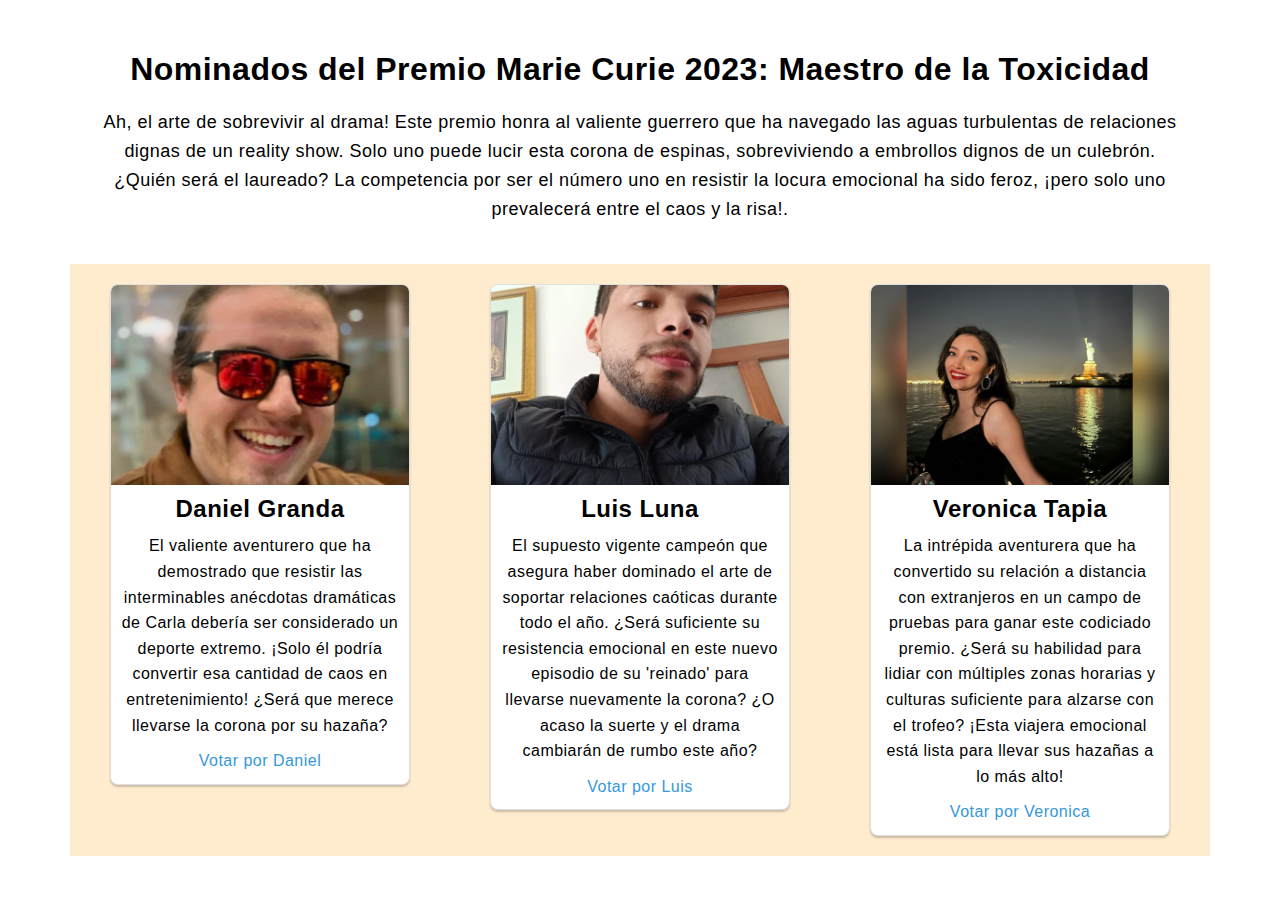
==== eleccion1.html @ b499b430 "cs" ====
<!DOCTYPE html>
<html lang="en">

<head>
  <meta charset="UTF-8">
  <meta name="viewport" content="width=device-width, initial-scale=1.0">
  <title>Premios</title>
  <link rel="stylesheet" href="https://stackpath.bootstrapcdn.com/bootstrap/4.5.2/css/bootstrap.min.css">
  <style>
    body {
      font-family: "Open Sans", "open-sans", sans-serif;
      letter-spacing: 0.03em;
      line-height: 1.6;
      color: #000000;
      margin: 0;
      padding: 0;
    }

    .container {
      padding-top: 50px;
      text-align: center;
    }

    .title {
      font-size: 32px;
      font-weight: bold;
      margin-bottom: 20px;
    }

    .description {
      font-size: 18px;
      margin-bottom: 40px;
    }

    .card {
      width: 300px;
      margin: 20px;
      border-radius: 8px;
      box-shadow: 0 2px 2px rgba(0, 0, 0, 0.2);
      overflow: hidden;
      text-align: center;
      transition: all 0.25s;
      background-color: #ffffff;
    }

    .card img {
      width: 100%;
      height: 200px;
      object-fit: cover;
    }

    .card:hover {
      transform: translateY(-10px);
      box-shadow: 0 12px 16px rgba(0, 0, 0, 0.2);
    }

    h4 {
      font-weight: 600;
      margin: 10px 0;
    }

    p {
      padding: 0 10px;
      font-size: 16px;
      font-weight: 300;
      margin-bottom: 10px;
    }

    a {
      display: inline-block;
      margin-bottom: 10px;
      font-weight: 500;
      text-decoration: none;
      color: #3498db;
    }
  </style>
</head>

<body>

  <div class="container">
    <div class="row">
      <div class="col">
        <h1 class="title">Nominados del Premio Marie Curie 2023: Maestro de la Toxicidad</h1>
        <p class="description">Ah, el arte de sobrevivir al drama! Este premio honra al valiente guerrero que ha
          navegado las aguas turbulentas de relaciones dignas de un reality show. Solo uno puede lucir esta corona de
          espinas, sobreviviendo a embrollos dignos de un culebrón. ¿Quién será el laureado? La competencia por ser el
          número uno en resistir la locura emocional ha sido feroz, ¡pero solo uno prevalecerá entre el caos y la risa!.
        </p>
      </div>
    </div>
    <center>
      <div class="row justify-content-center" style="background-color: blanchedalmond;">
        <div class="col-md-4">
          <div class="card">
            <img src="img/daniel.jpg">
            <h4>Daniel Granda</h4>
            <p>El valiente aventurero que ha demostrado que resistir las interminables anécdotas dramáticas de Carla
              debería ser considerado un deporte extremo. ¡Solo él podría convertir esa cantidad de caos en
              entretenimiento! ¿Será que merece llevarse la corona por su hazaña?</p>
            <a href="#">Votar por Daniel</a>
          </div>
        </div>
        <div class="col-md-4">
          <div class="card">
            <img src="img/luna.jpg">
            <h4>Luis Luna</h4>
            <p>El supuesto vigente campeón que asegura haber dominado el arte de soportar relaciones caóticas durante
              todo el año. ¿Será suficiente su resistencia emocional en este nuevo episodio de su 'reinado' para
              llevarse nuevamente la corona? ¿O acaso la suerte y el drama cambiarán de rumbo este año?</p>
            <a href="#">Votar por Luis</a>
          </div>
        </div>
        <div class="col-md-4">
          <div class="card">
            <img src="img/vero.jpg">
            <h4>Veronica Tapia</h4>
            <p>La intrépida aventurera que ha convertido su relación a distancia con extranjeros en un campo de pruebas
              para ganar este codiciado premio. ¿Será su habilidad para lidiar con múltiples zonas horarias y culturas
              suficiente para alzarse con el trofeo? ¡Esta viajera emocional está lista para llevar sus hazañas a lo más
              alto!</p>

            <a href="#">Votar por Veronica</a>
          </div>
        </div>
      </div>
  </div>
  </center>
</body>

</html>
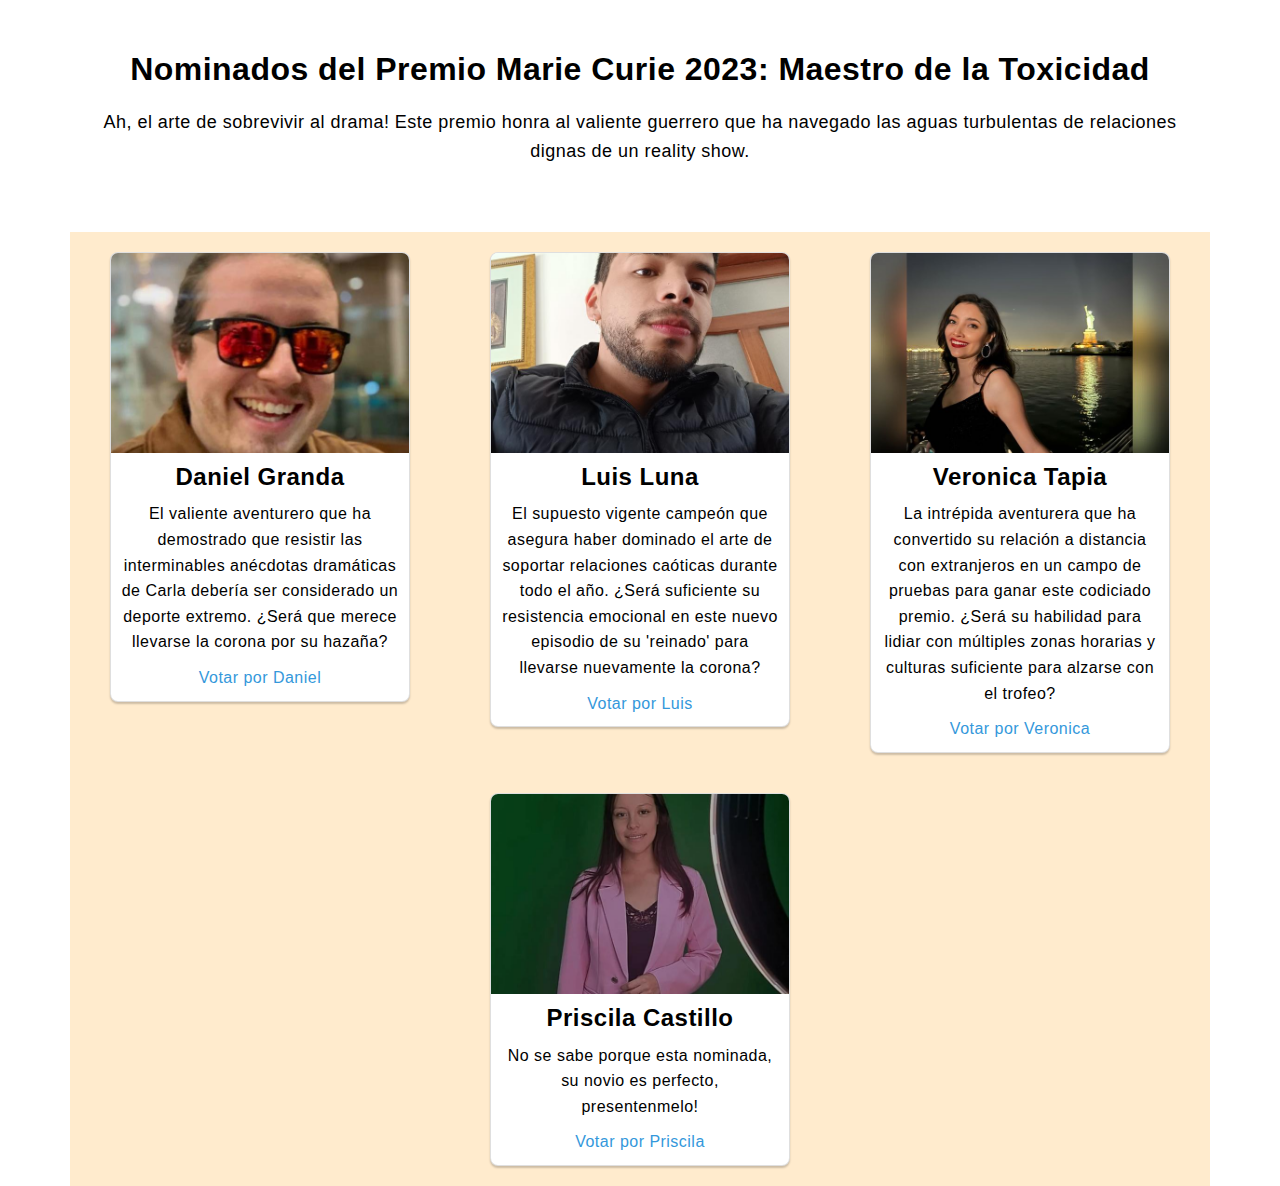
==== commit 0aaef83a: "sc" ====
--- a/eleccion1.html
+++ b/eleccion1.html
@@ -83,10 +83,11 @@
       <div class="col">
         <h1 class="title">Nominados del Premio Marie Curie 2023: Maestro de la Toxicidad</h1>
         <p class="description">Ah, el arte de sobrevivir al drama! Este premio honra al valiente guerrero que ha
-          navegado las aguas turbulentas de relaciones dignas de un reality show. Solo uno puede lucir esta corona de
-          espinas, sobreviviendo a embrollos dignos de un culebrón. ¿Quién será el laureado? La competencia por ser el
-          número uno en resistir la locura emocional ha sido feroz, ¡pero solo uno prevalecerá entre el caos y la risa!.
+          navegado las aguas turbulentas de relaciones dignas de un reality show.
         </p>
+        <img
+          src="https://images.squarespace-cdn.com/content/v1/5fc7c9e713755061c74e8b28/1616635243418-ZTF12C1XSDB8J9PSD34T/MarieCurie.jfif"
+          alt=""><br>
       </div>
     </div>
     <center>
@@ -96,9 +97,8 @@
             <img src="img/daniel.jpg">
             <h4>Daniel Granda</h4>
             <p>El valiente aventurero que ha demostrado que resistir las interminables anécdotas dramáticas de Carla
-              debería ser considerado un deporte extremo. ¡Solo él podría convertir esa cantidad de caos en
-              entretenimiento! ¿Será que merece llevarse la corona por su hazaña?</p>
-            <a href="#">Votar por Daniel</a>
+              debería ser considerado un deporte extremo. ¿Será que merece llevarse la corona por su hazaña?</p>
+            <a name="1 daniel" href="#">Votar por Daniel</a>
           </div>
         </div>
         <div class="col-md-4">
@@ -107,8 +107,8 @@
             <h4>Luis Luna</h4>
             <p>El supuesto vigente campeón que asegura haber dominado el arte de soportar relaciones caóticas durante
               todo el año. ¿Será suficiente su resistencia emocional en este nuevo episodio de su 'reinado' para
-              llevarse nuevamente la corona? ¿O acaso la suerte y el drama cambiarán de rumbo este año?</p>
-            <a href="#">Votar por Luis</a>
+              llevarse nuevamente la corona?</p>
+            <a name="1 luna" href="#">Votar por Luis</a>
           </div>
         </div>
         <div class="col-md-4">
@@ -117,15 +117,52 @@
             <h4>Veronica Tapia</h4>
             <p>La intrépida aventurera que ha convertido su relación a distancia con extranjeros en un campo de pruebas
               para ganar este codiciado premio. ¿Será su habilidad para lidiar con múltiples zonas horarias y culturas
-              suficiente para alzarse con el trofeo? ¡Esta viajera emocional está lista para llevar sus hazañas a lo más
-              alto!</p>
+              suficiente para alzarse con el trofeo? </p>
 
-            <a href="#">Votar por Veronica</a>
+            <a name="1 Vero" href="#">Votar por Veronica</a>
+          </div>
+        </div>
+        <div class="col-md-4">
+          <div class="card">
+            <img src="img/pris.jpg">
+            <h4>Priscila Castillo</h4>
+            <p>No se sabe porque esta nominada, su novio es perfecto, presentenmelo! </p>
+
+            <a name="1 pris" href="#">Votar por Priscila</a>
           </div>
         </div>
       </div>
   </div>
   </center>
+
+  <script>
+    document.addEventListener("DOMContentLoaded", function () {
+      const enlaces = document.querySelectorAll('a');
+
+      enlaces.forEach(function (enlace) {
+        enlace.addEventListener("click", function (event) {
+          event.preventDefault(); // Evita que el enlace cambie la página
+
+          const nombre = enlace.getAttribute('name');
+          const url = `https://ispa16.pythonanywhere.com/api/chritsmas/${nombre}`; // Construir la URL con el atributo name
+
+          // Hacer la solicitud GET a la URL construida
+          fetch(url, {
+            method: 'GET'
+          })
+            .then(function (response) {
+              // Redirigir a index.html después de la solicitud
+
+            })
+            .catch(function (error) {
+              console.error('Error:', error);
+            });
+          window.location.href = 'eleccion2.html';
+        });
+      });
+    });
+
+  </script>
 </body>
 
 </html>